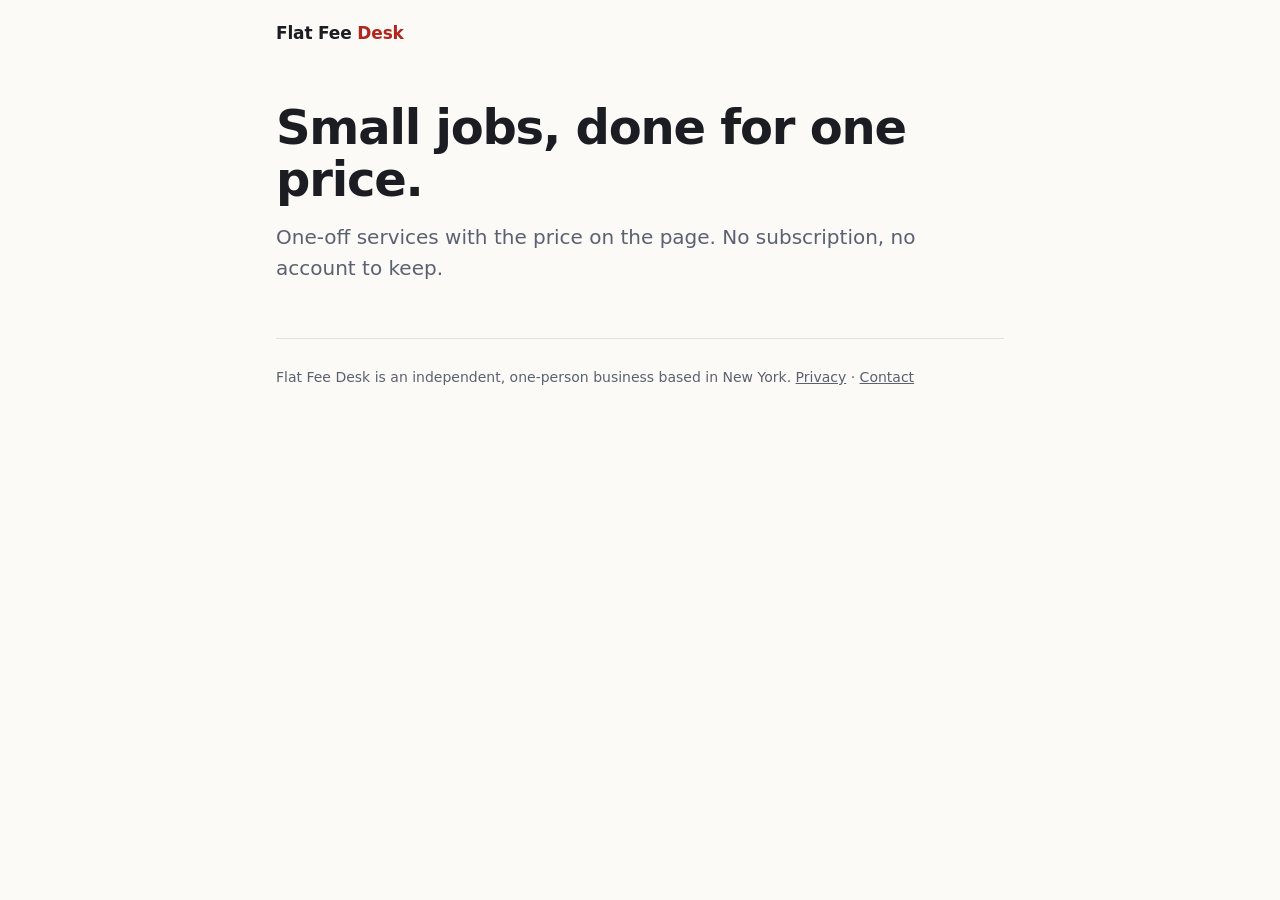
==== index.html @ 09b47e36 "Flat Fee Desk site Co-Authored-By: Claude Fable 5.2 <noreply@anthropic.com>" ====
<!doctype html>
<html lang="en">
<head>
<meta charset="utf-8">
<meta name="viewport" content="width=device-width, initial-scale=1">
<title>Flat Fee Desk: small jobs, done for one price</title>
<meta name="description" content="One-off services with the price on the page. No subscription, no account to keep.">
<link rel="canonical" href="https://flatfeedesk.com/">
<meta property="og:title" content="Flat Fee Desk: small jobs, done for one price">
<meta property="og:description" content="One-off services with the price on the page. No subscription, no account to keep.">
<meta property="og:type" content="website">
<link rel="icon" href="assets/favicon.svg" type="image/svg+xml">
<link rel="stylesheet" href="assets/site.css">
<script type="application/ld+json">
{"@context": "https://schema.org", "@graph": [{"@type": "Organization", "name": "Flat Fee Desk", "url": "https://flatfeedesk.com/", "email": "hello@flatfeedesk.com"}, {"@type": "WebSite", "name": "Flat Fee Desk", "url": "https://flatfeedesk.com/"}]}
</script>
<script src="assets/config.js"></script>
</head>
<body data-variant="lab/home">
<div class="wrap">
  <header class="top">
    <a class="brand" href="./">Flat Fee <span>Desk</span></a>
  </header>
  <main>
    <div class="hero">
      <h1>Small jobs, done for one price.</h1>
      <p class="lede">One-off services with the price on the page. No subscription, no account to keep.</p>
    </div>
  </main>
  <footer>Flat Fee Desk is an independent, one-person business based in New York. <a href="privacy/">Privacy</a> · <a href="mailto:hello@flatfeedesk.com">Contact</a></footer>
</div>
<script src="assets/site.js"></script>
</body>
</html>
---- assets/site.css ----
:root {
  --bg: #fbfaf7;
  --ink: #1b1d22;
  --muted: #5b6170;
  --line: #e4e1d8;
  --card: #ffffff;
  --accent: #0b5d4b;
  --accent-ink: #ffffff;
  --stamp: #b3261e;
}
@media (prefers-color-scheme: dark) {
  :root {
    --bg: #14161a;
    --ink: #eceae4;
    --muted: #a3a8b4;
    --line: #2b2f37;
    --card: #1c1f25;
    --accent: #39b594;
    --accent-ink: #08130f;
    --stamp: #ff8a80;
  }
}
* { box-sizing: border-box; }
html { -webkit-text-size-adjust: 100%; }
body {
  margin: 0;
  background: var(--bg);
  color: var(--ink);
  font: 17px/1.55 ui-sans-serif, system-ui, -apple-system, "Segoe UI", Roboto, Helvetica, Arial, sans-serif;
}
a { color: var(--accent); }
.wrap { max-width: 760px; margin: 0 auto; padding: 0 16px; }
header.top { padding: 20px 0; display: flex; justify-content: space-between; align-items: center; }
.brand { font-weight: 700; letter-spacing: -0.01em; text-decoration: none; color: var(--ink); }
.brand span { color: var(--stamp); }
.tag { font-size: 13px; color: var(--muted); border: 1px solid var(--line); border-radius: 999px; padding: 3px 10px; }
.hero { padding: 36px 0 28px; }
h1 { font-size: clamp(32px, 6vw, 48px); line-height: 1.08; letter-spacing: -0.025em; margin: 0 0 16px; }
.lede { font-size: 20px; color: var(--muted); margin: 0 0 26px; max-width: 34em; }
.cta-row { display: flex; flex-wrap: wrap; gap: 14px; align-items: center; }
button.cta {
  appearance: none; border: 0; cursor: pointer;
  background: var(--accent); color: var(--accent-ink);
  font: inherit; font-weight: 650; font-size: 18px;
  padding: 14px 22px; border-radius: 10px;
}
button.cta:hover { filter: brightness(1.08); }
button.cta:focus-visible, input:focus-visible { outline: 3px solid var(--stamp); outline-offset: 2px; }
.cta-note { color: var(--muted); font-size: 15px; }
section { padding: 26px 0; border-top: 1px solid var(--line); }
h2 { font-size: 24px; letter-spacing: -0.015em; margin: 0 0 14px; }
ol.steps { list-style: none; padding: 0; margin: 0; display: grid; gap: 12px; counter-reset: s; }
ol.steps li {
  counter-increment: s; background: var(--card); border: 1px solid var(--line);
  border-radius: 12px; padding: 14px 16px 14px 54px; position: relative;
}
ol.steps li::before {
  content: counter(s); position: absolute; left: 16px; top: 14px;
  width: 26px; height: 26px; border-radius: 50%;
  background: var(--accent); color: var(--accent-ink);
  font-weight: 700; font-size: 14px; display: grid; place-items: center;
}
ol.steps b { display: block; }
ol.steps span { color: var(--muted); }
table.price { width: 100%; border-collapse: collapse; background: var(--card); border: 1px solid var(--line); border-radius: 12px; overflow: hidden; }
table.price td { padding: 12px 16px; border-top: 1px solid var(--line); }
table.price tr:first-child td { border-top: 0; }
table.price td:last-child { text-align: right; font-weight: 650; white-space: nowrap; }
details { border-top: 1px solid var(--line); padding: 12px 0; }
details:first-of-type { border-top: 0; }
summary { cursor: pointer; font-weight: 600; }
details p { color: var(--muted); margin: 8px 0 0; }
footer { padding: 28px 0 48px; color: var(--muted); font-size: 14px; border-top: 1px solid var(--line); }
.receipt {
  font: 13px/1.5 ui-monospace, SFMono-Regular, Menlo, Consolas, monospace;
  background: var(--card); border: 1px dashed var(--line); border-radius: 10px;
  padding: 14px 16px; margin-top: 26px; color: var(--muted); overflow-x: auto; white-space: pre;
}
.receipt b { color: var(--stamp); font-weight: 700; }

/* waitlist dialog */
dialog { border: 1px solid var(--line); border-radius: 14px; background: var(--card); color: var(--ink); padding: 0; width: min(440px, calc(100vw - 32px)); }
dialog::backdrop { background: rgba(0, 0, 0, 0.5); }
.dlg { padding: 22px; }
.dlg h3 { margin: 0 0 8px; font-size: 22px; letter-spacing: -0.01em; }
.dlg p { margin: 0 0 14px; color: var(--muted); }
.dlg label { font-size: 14px; font-weight: 600; display: block; margin-bottom: 6px; }
.dlg input[type="email"] {
  width: 100%; font: inherit; padding: 12px; border-radius: 9px;
  border: 1px solid var(--line); background: var(--bg); color: var(--ink);
}
.dlg .row { display: flex; gap: 10px; margin-top: 14px; }
.dlg button.cta { flex: 1; font-size: 16px; padding: 12px; }
.dlg button.ghost { appearance: none; background: none; border: 1px solid var(--line); color: var(--muted); font: inherit; border-radius: 10px; padding: 12px 14px; cursor: pointer; }
.dlg .fine { font-size: 13px; margin-top: 12px; }
.hp { position: absolute; left: -9999px; }
.cards { display: grid; gap: 12px; }
.cards a { display: block; background: var(--card); border: 1px solid var(--line); border-radius: 12px; padding: 16px; text-decoration: none; color: var(--ink); }
.cards a small { display: block; color: var(--muted); margin-top: 4px; }

@media (max-width: 480px) {
  .receipt { font-size: 12px; padding: 12px 12px; }
}

a.cta {
  display: inline-block; text-decoration: none;
  background: var(--accent); color: var(--accent-ink);
  font-weight: 650; font-size: 18px; padding: 14px 22px; border-radius: 10px;
}
a.cta:hover { filter: brightness(1.08); }
.prose p, .prose li { max-width: 40em; }
.prose ul { padding-left: 1.2em; }
.prose li { margin: 6px 0; }
.prose h1 { font-size: clamp(30px, 5.4vw, 42px); }
footer a { color: inherit; }
.more { color: var(--muted); font-size: 15px; margin-top: 14px; }
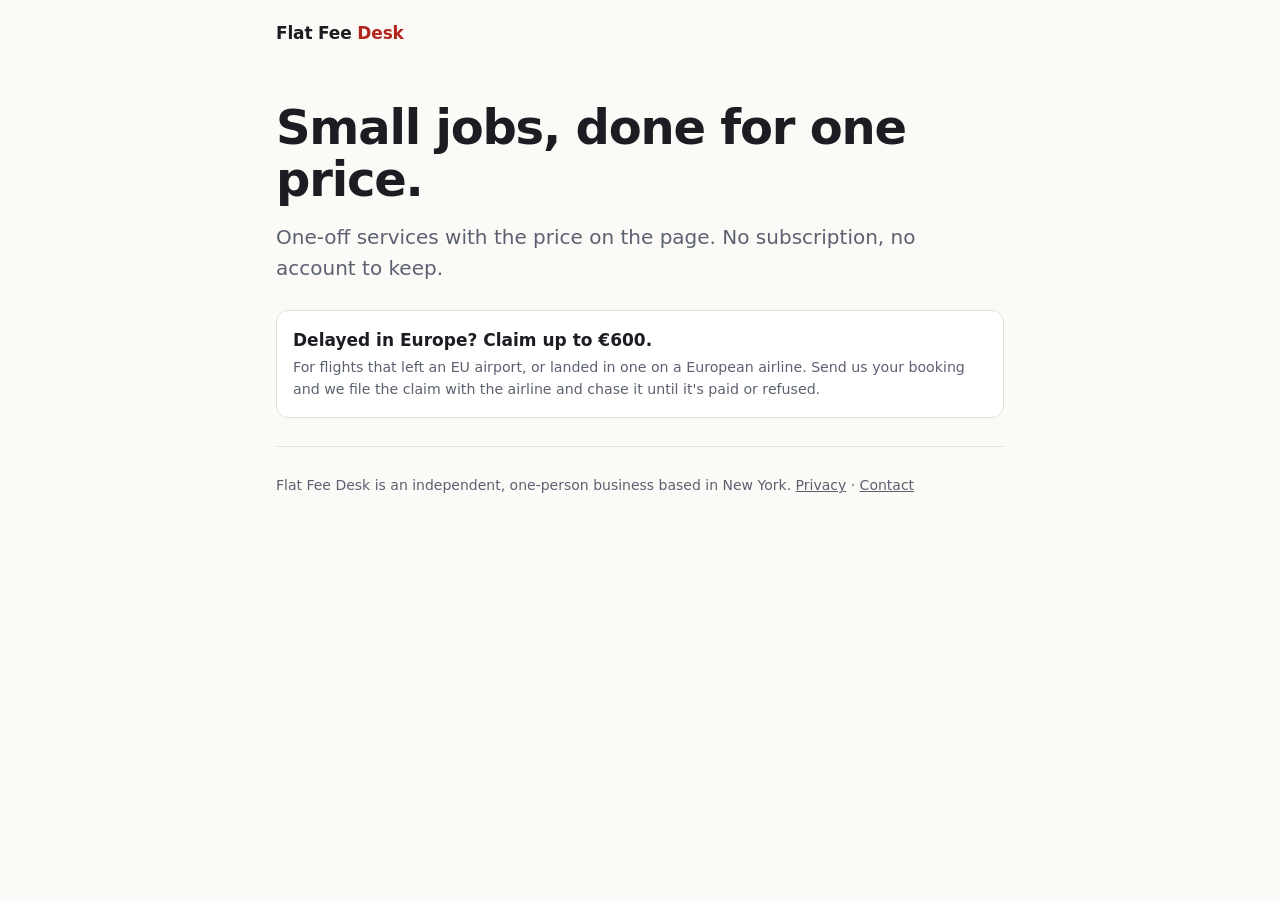
==== commit fea66471: "Flight delay claim page live (stage-1 wiring check; no ads yet) Co-Authored-By: Claude Opus 5.5 <nor" ====
--- a/index.html
+++ b/index.html
@@ -25,6 +25,9 @@
     <div class="hero">
       <h1>Small jobs, done for one price.</h1>
       <p class="lede">One-off services with the price on the page. No subscription, no account to keep.</p>
+      <div class="cards">
+        <a href="flight-delay-claim/"><b>Delayed in Europe? Claim up to €600.</b><small>For flights that left an EU airport, or landed in one on a European airline. Send us your booking and we file the claim with the airline and chase it until it&#x27;s paid or refused.</small></a>
+      </div>
     </div>
   </main>
   <footer>Flat Fee Desk is an independent, one-person business based in New York. <a href="privacy/">Privacy</a> · <a href="mailto:hello@flatfeedesk.com">Contact</a></footer>
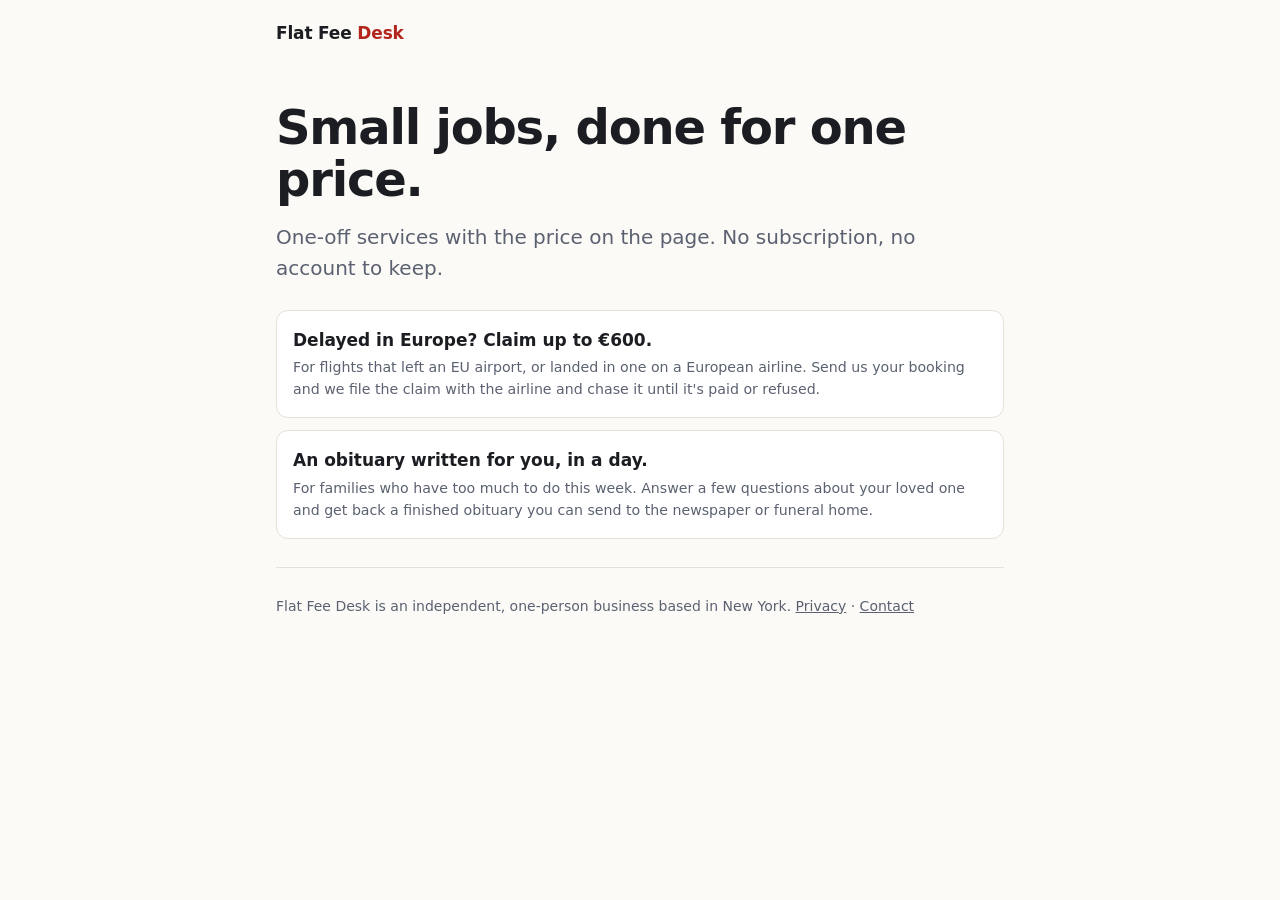
==== commit 87b5039d: "Obituary page live (stage-1 wiring check; no ads yet) Co-Authored-By: Claude Opus 5.5 <noreply@anthr" ====
--- a/index.html
+++ b/index.html
@@ -27,6 +27,7 @@
       <p class="lede">One-off services with the price on the page. No subscription, no account to keep.</p>
       <div class="cards">
         <a href="flight-delay-claim/"><b>Delayed in Europe? Claim up to €600.</b><small>For flights that left an EU airport, or landed in one on a European airline. Send us your booking and we file the claim with the airline and chase it until it&#x27;s paid or refused.</small></a>
+        <a href="obituary/"><b>An obituary written for you, in a day.</b><small>For families who have too much to do this week. Answer a few questions about your loved one and get back a finished obituary you can send to the newspaper or funeral home.</small></a>
       </div>
     </div>
   </main>
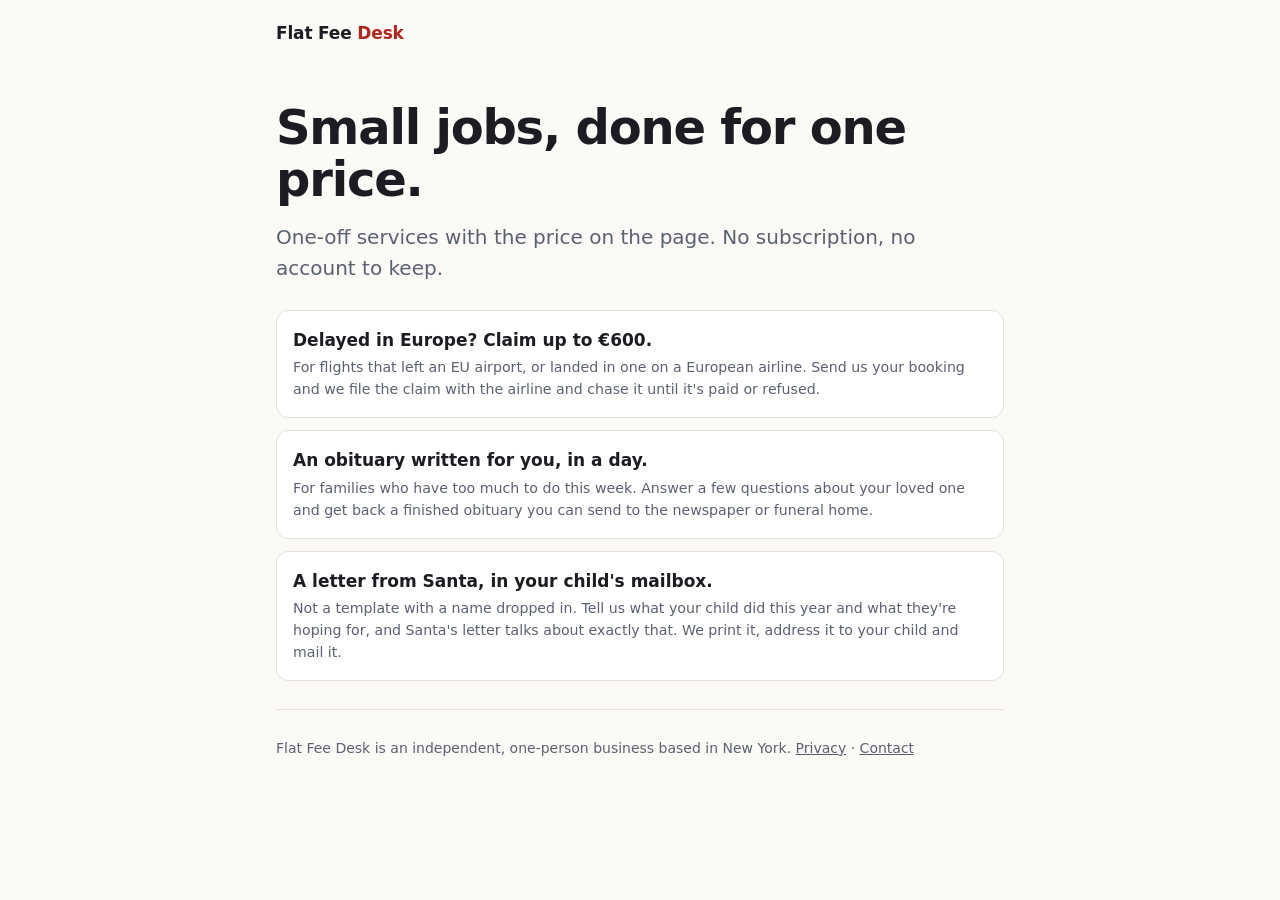
==== commit 8f3caf7c: "Santa letter page live (stage-1 test, 2026-11-20 → 12-10) Co-Authored-By: Claude Opus 5.5 <noreply@a" ====
--- a/index.html
+++ b/index.html
@@ -28,6 +28,7 @@
       <div class="cards">
         <a href="flight-delay-claim/"><b>Delayed in Europe? Claim up to €600.</b><small>For flights that left an EU airport, or landed in one on a European airline. Send us your booking and we file the claim with the airline and chase it until it&#x27;s paid or refused.</small></a>
         <a href="obituary/"><b>An obituary written for you, in a day.</b><small>For families who have too much to do this week. Answer a few questions about your loved one and get back a finished obituary you can send to the newspaper or funeral home.</small></a>
+        <a href="santa-letter/"><b>A letter from Santa, in your child&#x27;s mailbox.</b><small>Not a template with a name dropped in. Tell us what your child did this year and what they&#x27;re hoping for, and Santa&#x27;s letter talks about exactly that. We print it, address it to your child and mail it.</small></a>
       </div>
     </div>
   </main>
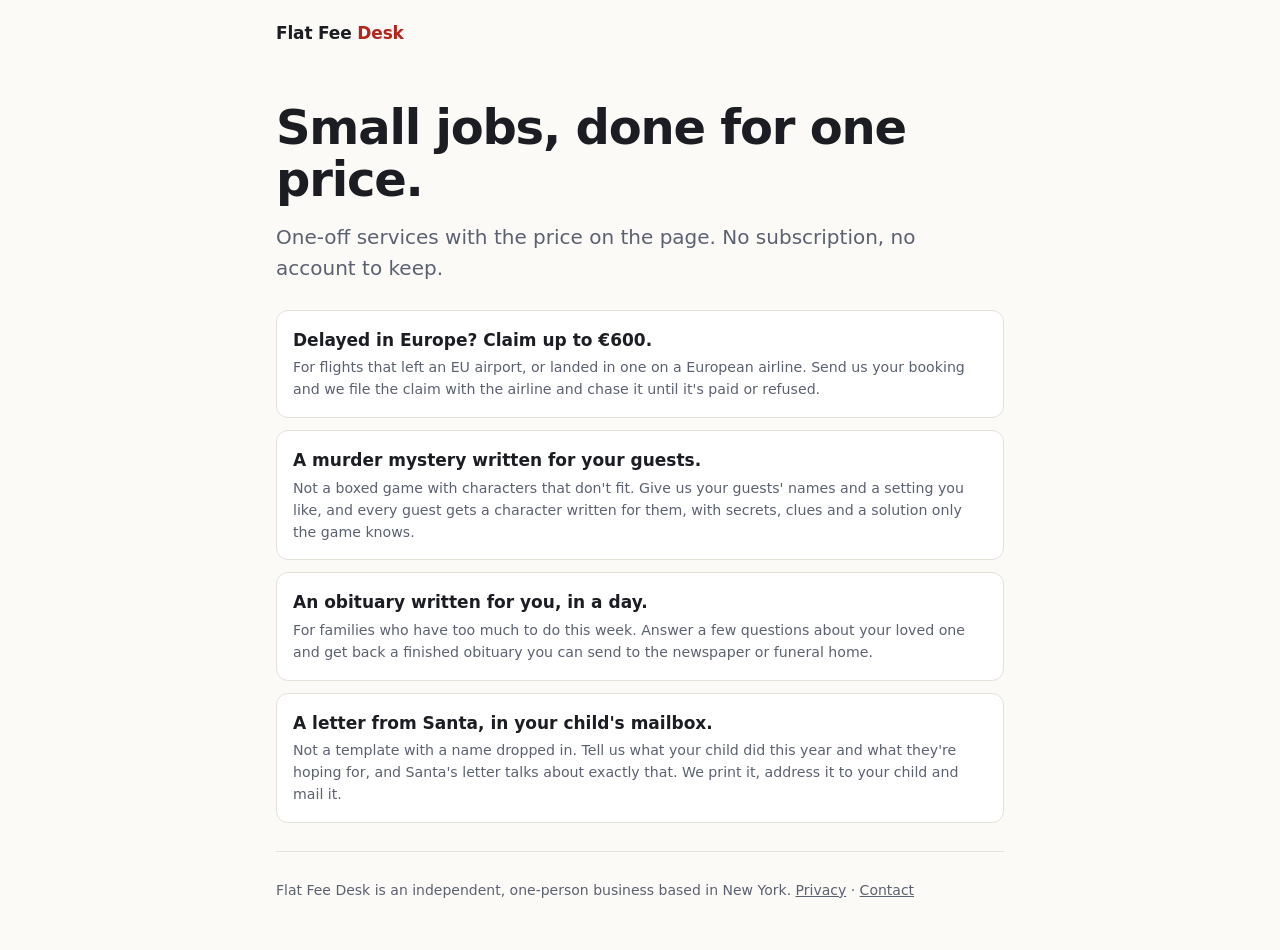
==== commit d72a9705: "Murder mystery page live (layout v2, stage-1 test) Co-Authored-By: Claude Opus 5.5 <noreply@anthropi" ====
--- a/index.html
+++ b/index.html
@@ -27,6 +27,7 @@
       <p class="lede">One-off services with the price on the page. No subscription, no account to keep.</p>
       <div class="cards">
         <a href="flight-delay-claim/"><b>Delayed in Europe? Claim up to €600.</b><small>For flights that left an EU airport, or landed in one on a European airline. Send us your booking and we file the claim with the airline and chase it until it&#x27;s paid or refused.</small></a>
+        <a href="murder-mystery/"><b>A murder mystery written for your guests.</b><small>Not a boxed game with characters that don&#x27;t fit. Give us your guests&#x27; names and a setting you like, and every guest gets a character written for them, with secrets, clues and a solution only the game knows.</small></a>
         <a href="obituary/"><b>An obituary written for you, in a day.</b><small>For families who have too much to do this week. Answer a few questions about your loved one and get back a finished obituary you can send to the newspaper or funeral home.</small></a>
         <a href="santa-letter/"><b>A letter from Santa, in your child&#x27;s mailbox.</b><small>Not a template with a name dropped in. Tell us what your child did this year and what they&#x27;re hoping for, and Santa&#x27;s letter talks about exactly that. We print it, address it to your child and mail it.</small></a>
       </div>
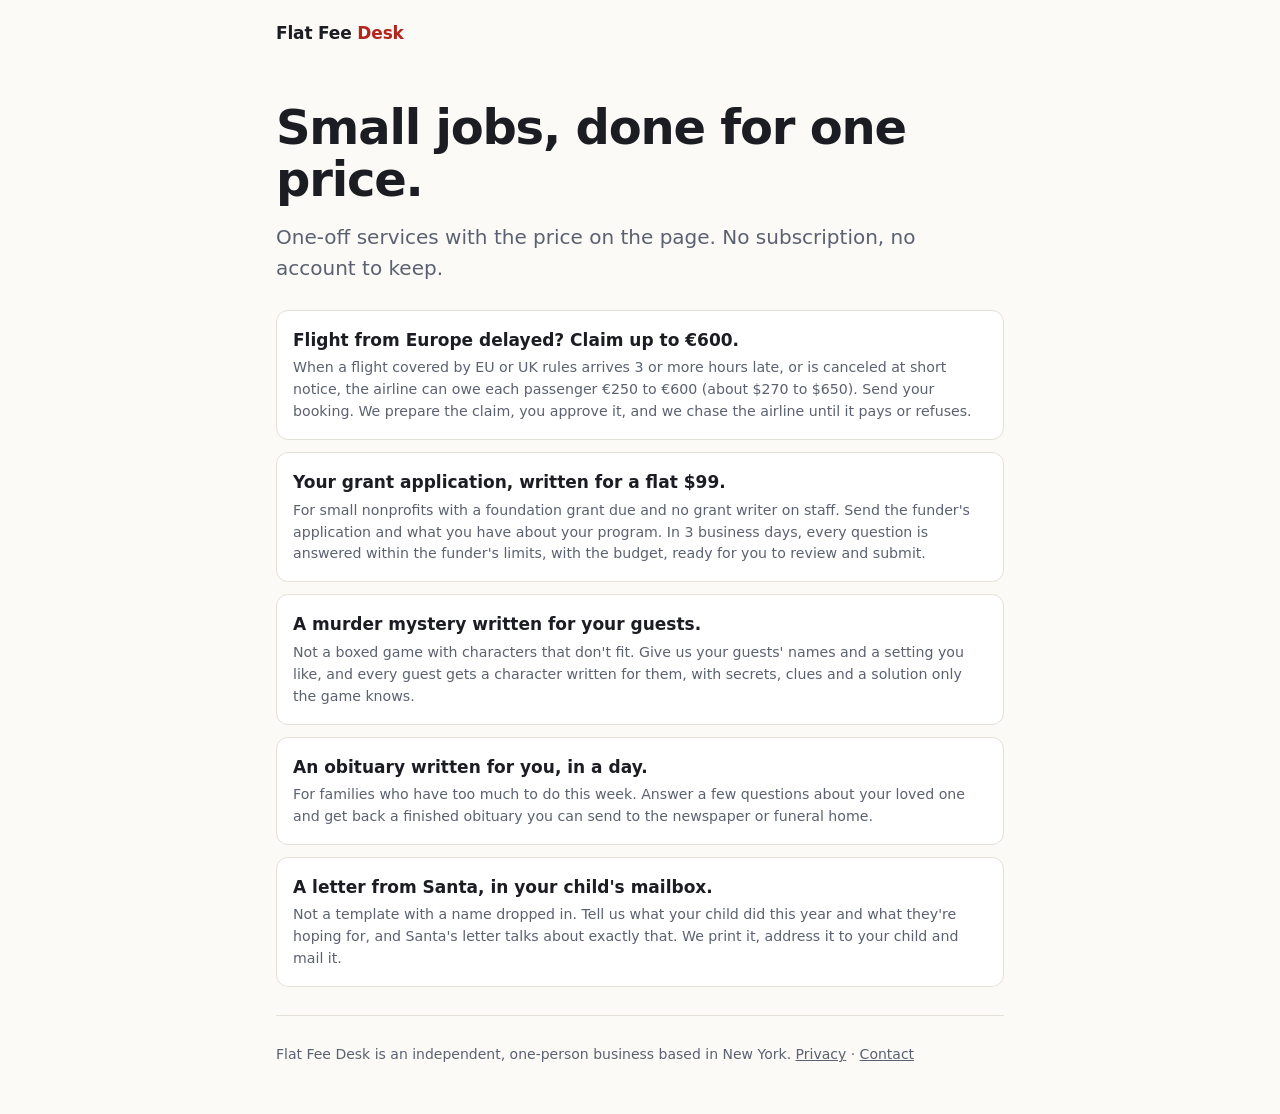
==== commit e36c98d5: "Grant writing page live; flight-delay claim page rewritten as layout v2 (stage-1 tests) Co-Authored-" ====
--- a/index.html
+++ b/index.html
@@ -26,7 +26,8 @@
       <h1>Small jobs, done for one price.</h1>
       <p class="lede">One-off services with the price on the page. No subscription, no account to keep.</p>
       <div class="cards">
-        <a href="flight-delay-claim/"><b>Delayed in Europe? Claim up to €600.</b><small>For flights that left an EU airport, or landed in one on a European airline. Send us your booking and we file the claim with the airline and chase it until it&#x27;s paid or refused.</small></a>
+        <a href="flight-delay-claim/"><b>Flight from Europe delayed? Claim up to €600.</b><small>When a flight covered by EU or UK rules arrives 3 or more hours late, or is canceled at short notice, the airline can owe each passenger €250 to €600 (about $270 to $650). Send your booking. We prepare the claim, you approve it, and we chase the airline until it pays or refuses.</small></a>
+        <a href="grant-writing/"><b>Your grant application, written for a flat $99.</b><small>For small nonprofits with a foundation grant due and no grant writer on staff. Send the funder&#x27;s application and what you have about your program. In 3 business days, every question is answered within the funder&#x27;s limits, with the budget, ready for you to review and submit.</small></a>
         <a href="murder-mystery/"><b>A murder mystery written for your guests.</b><small>Not a boxed game with characters that don&#x27;t fit. Give us your guests&#x27; names and a setting you like, and every guest gets a character written for them, with secrets, clues and a solution only the game knows.</small></a>
         <a href="obituary/"><b>An obituary written for you, in a day.</b><small>For families who have too much to do this week. Answer a few questions about your loved one and get back a finished obituary you can send to the newspaper or funeral home.</small></a>
         <a href="santa-letter/"><b>A letter from Santa, in your child&#x27;s mailbox.</b><small>Not a template with a name dropped in. Tell us what your child did this year and what they&#x27;re hoping for, and Santa&#x27;s letter talks about exactly that. We print it, address it to your child and mail it.</small></a>
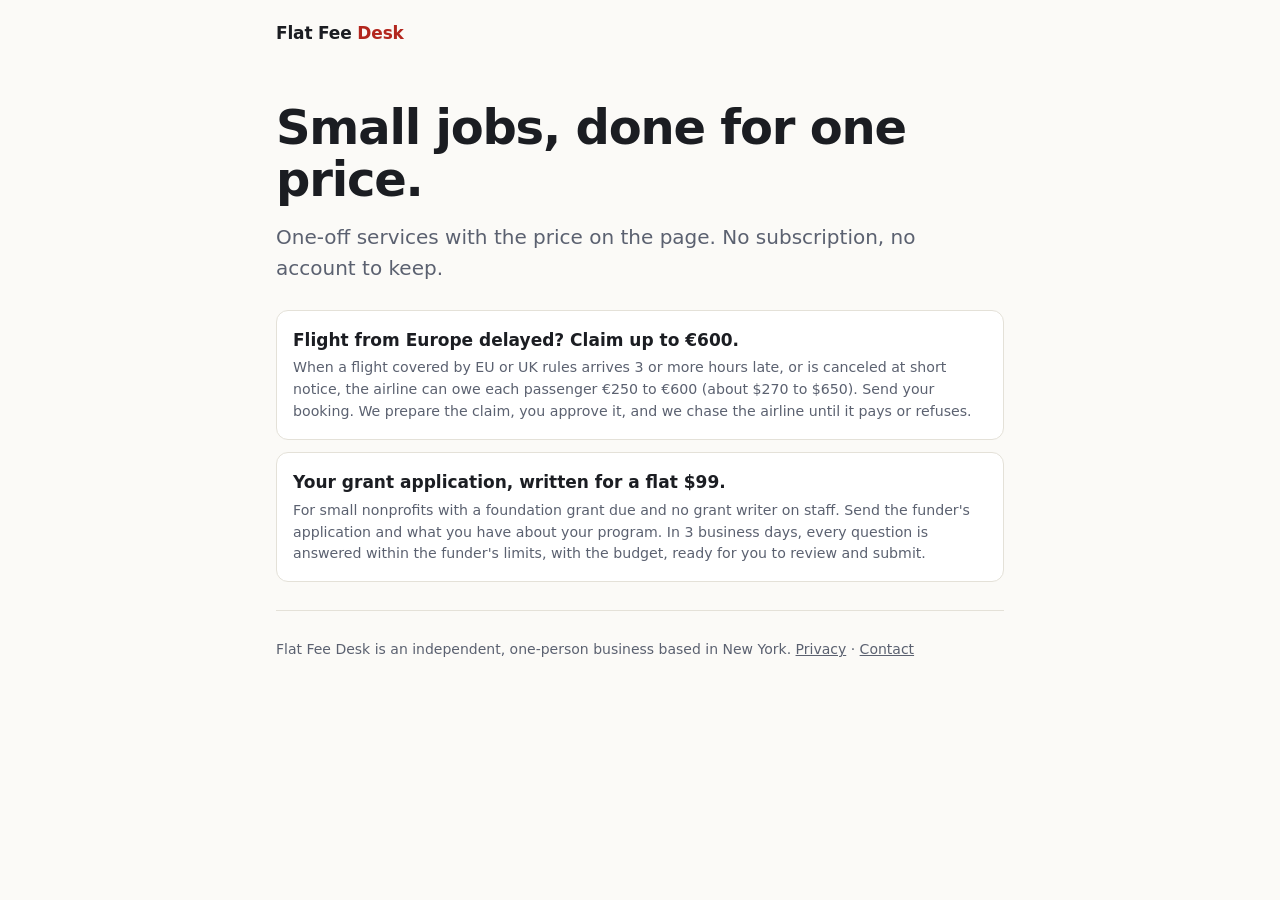
==== commit 74caddbe: "Obituary, murder mystery and santa letter tests ended; pages off Co-Authored-By: Claude Opus 5.5 <no" ====
--- a/index.html
+++ b/index.html
@@ -28,9 +28,6 @@
       <div class="cards">
         <a href="flight-delay-claim/"><b>Flight from Europe delayed? Claim up to €600.</b><small>When a flight covered by EU or UK rules arrives 3 or more hours late, or is canceled at short notice, the airline can owe each passenger €250 to €600 (about $270 to $650). Send your booking. We prepare the claim, you approve it, and we chase the airline until it pays or refuses.</small></a>
         <a href="grant-writing/"><b>Your grant application, written for a flat $99.</b><small>For small nonprofits with a foundation grant due and no grant writer on staff. Send the funder&#x27;s application and what you have about your program. In 3 business days, every question is answered within the funder&#x27;s limits, with the budget, ready for you to review and submit.</small></a>
-        <a href="murder-mystery/"><b>A murder mystery written for your guests.</b><small>Not a boxed game with characters that don&#x27;t fit. Give us your guests&#x27; names and a setting you like, and every guest gets a character written for them, with secrets, clues and a solution only the game knows.</small></a>
-        <a href="obituary/"><b>An obituary written for you, in a day.</b><small>For families who have too much to do this week. Answer a few questions about your loved one and get back a finished obituary you can send to the newspaper or funeral home.</small></a>
-        <a href="santa-letter/"><b>A letter from Santa, in your child&#x27;s mailbox.</b><small>Not a template with a name dropped in. Tell us what your child did this year and what they&#x27;re hoping for, and Santa&#x27;s letter talks about exactly that. We print it, address it to your child and mail it.</small></a>
       </div>
     </div>
   </main>
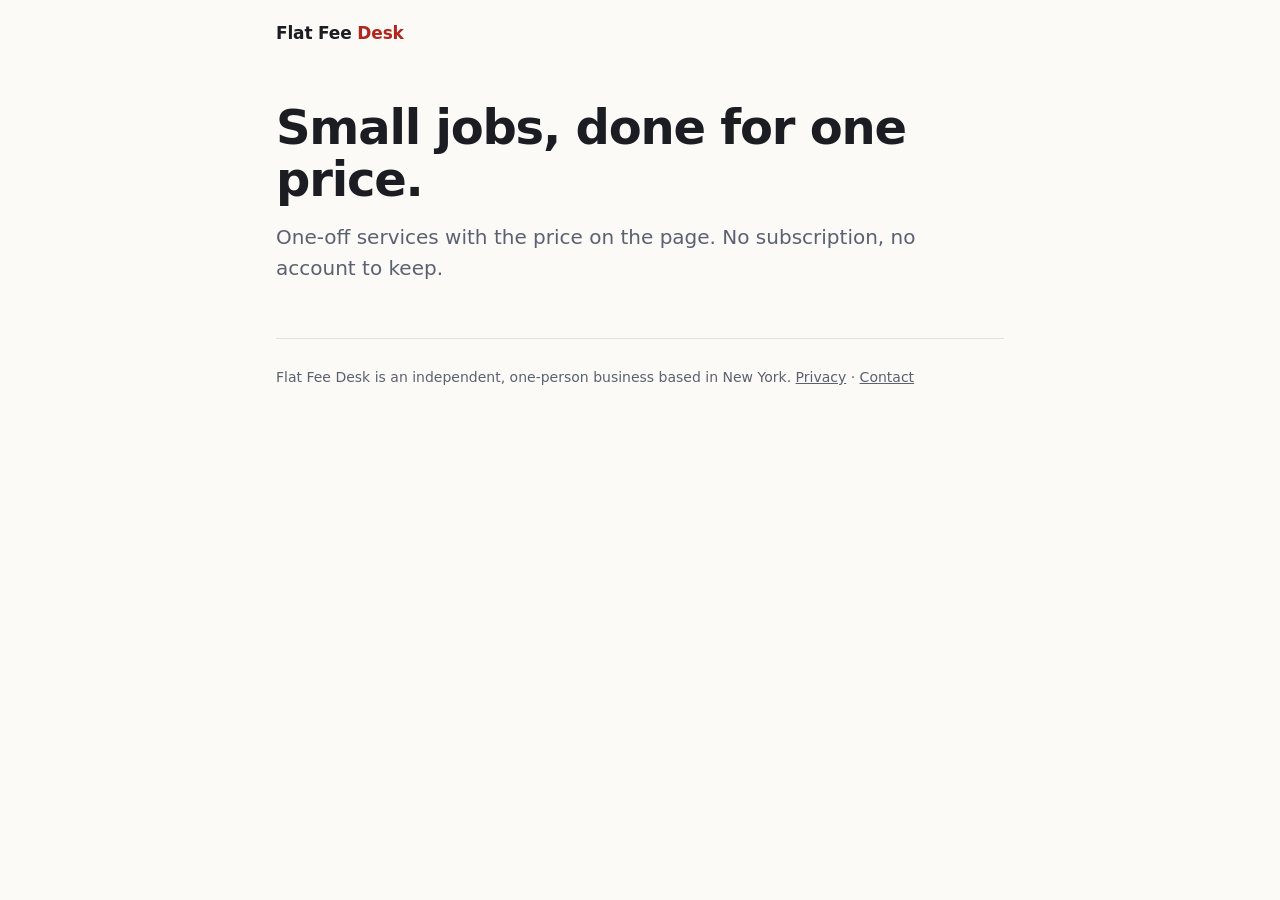
==== commit 99bd67d5: "Grant writing and flight-delay claim tests paused; pages off (Idea Lab paused)" ====
--- a/index.html
+++ b/index.html
@@ -25,10 +25,6 @@
     <div class="hero">
       <h1>Small jobs, done for one price.</h1>
       <p class="lede">One-off services with the price on the page. No subscription, no account to keep.</p>
-      <div class="cards">
-        <a href="flight-delay-claim/"><b>Flight from Europe delayed? Claim up to €600.</b><small>When a flight covered by EU or UK rules arrives 3 or more hours late, or is canceled at short notice, the airline can owe each passenger €250 to €600 (about $270 to $650). Send your booking. We prepare the claim, you approve it, and we chase the airline until it pays or refuses.</small></a>
-        <a href="grant-writing/"><b>Your grant application, written for a flat $99.</b><small>For small nonprofits with a foundation grant due and no grant writer on staff. Send the funder&#x27;s application and what you have about your program. In 3 business days, every question is answered within the funder&#x27;s limits, with the budget, ready for you to review and submit.</small></a>
-      </div>
     </div>
   </main>
   <footer>Flat Fee Desk is an independent, one-person business based in New York. <a href="privacy/">Privacy</a> · <a href="mailto:hello@flatfeedesk.com">Contact</a></footer>
